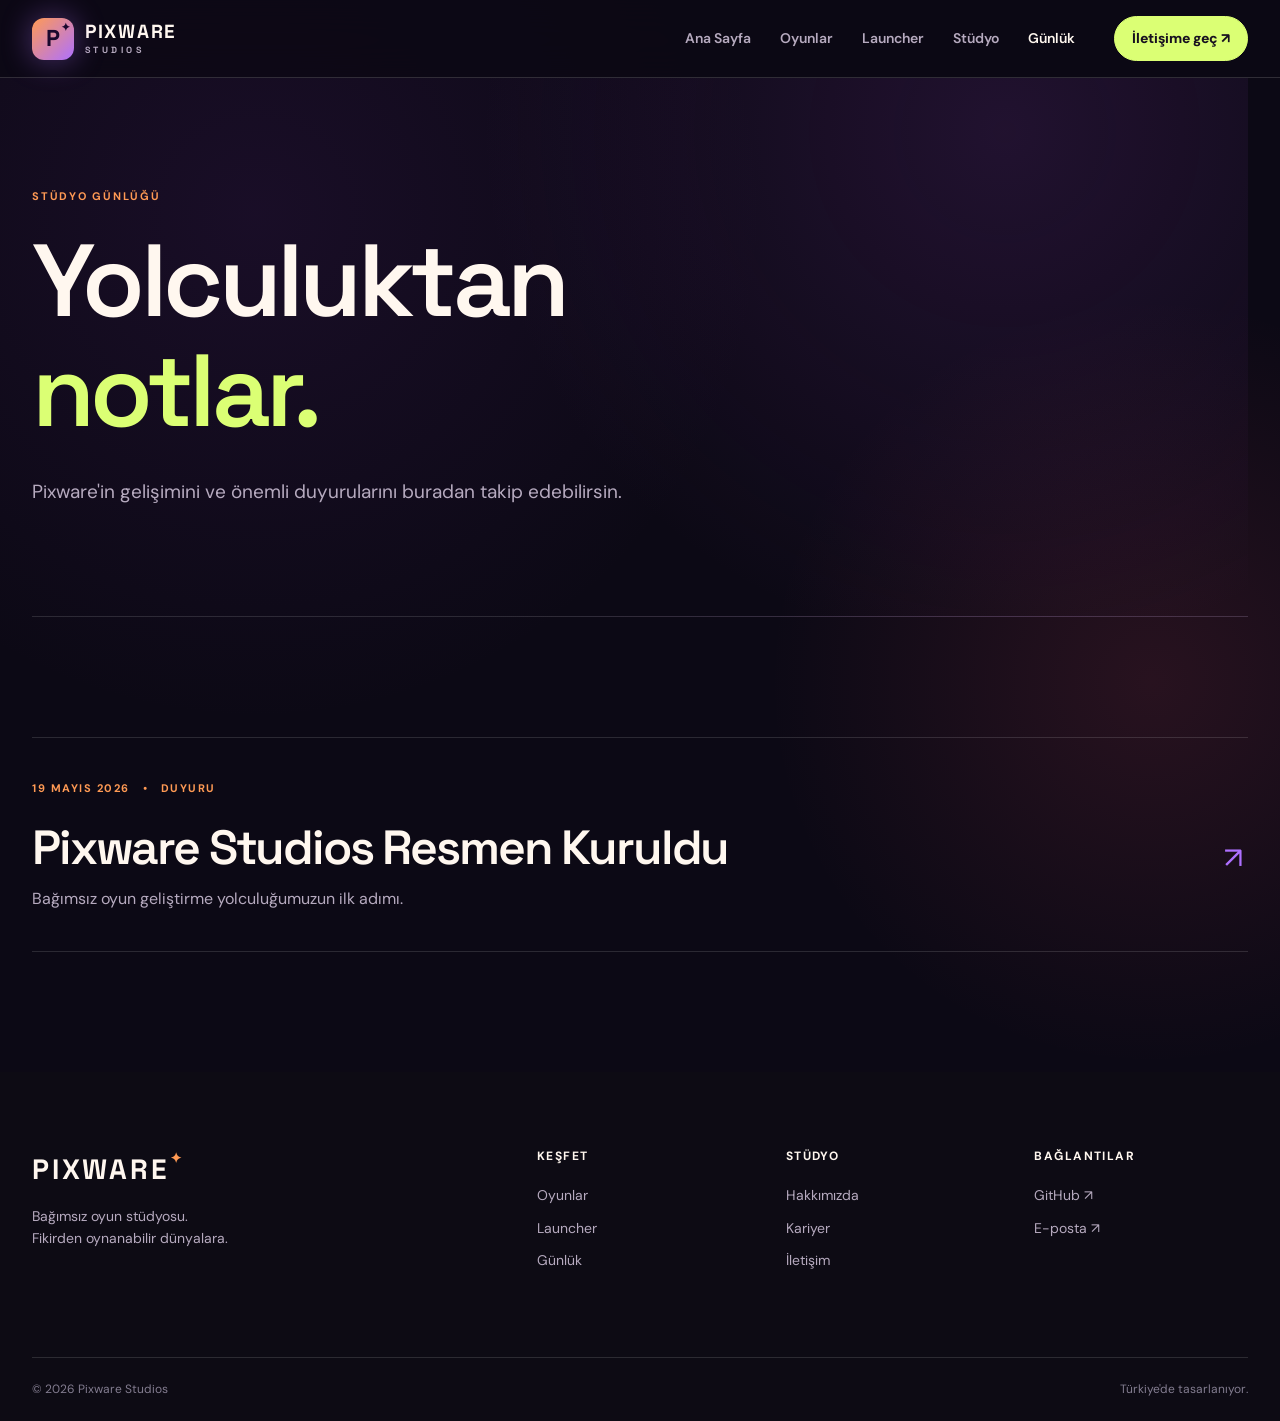
==== news/index.html @ bce118ea "Publish Pixware Studios website" ====
<!doctype html>
<html lang="tr">
<head>
  <meta charset="utf-8">
  <meta name="viewport" content="width=device-width, initial-scale=1">
  <meta name="theme-color" content="#100e1b">
  <meta name="description" content="Pixware Studios duyuruları ve geliştirme günlüğü.">
  <title>Stüdyo günlüğü · Pixware Studios</title>
  <link rel="icon" href="../assets/logo.png" type="image/png">
  <link rel="stylesheet" href="../css/experience.css">
  <link rel="stylesheet" href="../css/studio-live.css">
  <script src="../js/experience.js" defer></script>
</head>
<body>
  <a class="skip-link" href="#main">İçeriğe geç</a>
  <header class="site-header">
    <div class="shell header-inner">
      <a class="brand" href="../index.html" aria-label="Pixware Studios ana sayfa"><span class="brand-mark">P<span>✦</span></span><span class="brand-name">PIXWARE <small>STUDIOS</small></span></a>
      <button class="menu-button" type="button" aria-label="Menüyü aç" aria-expanded="false" aria-controls="primary-nav"><span></span><span></span><span></span></button>
      <nav id="primary-nav" class="primary-nav" aria-label="Ana menü">
        <a href="../index.html" >Ana Sayfa</a><a href="../games.html" >Oyunlar</a><a href="../launcher.html" >Launcher</a><a href="../about.html" >Stüdyo</a><a href="../news/index.html" aria-current="page">Günlük</a>
        <a class="nav-contact" href="../contact.html">İletişime geç <span aria-hidden="true">↗</span></a>
      </nav>
    </div>
  </header>
  <main id="main"><section class="page-hero shell"><p class="eyebrow">STÜDYO GÜNLÜĞÜ</p><h1>Yolculuktan<br><em>notlar.</em></h1><p>Pixware'in gelişimini ve önemli duyurularını buradan takip edebilirsin.</p></section><section class="section shell"><a class="journal-card" href="post.html?slug=st%C3%BCdyo-kurulus"><span class="journal-date">19 MAYIS 2026 <span>•</span> DUYURU</span><h2>Pixware Studios Resmen Kuruldu</h2><p>Bağımsız oyun geliştirme yolculuğumuzun ilk adımı.</p><span class="journal-arrow">↗</span></a></section></main>
  <footer class="site-footer"><div class="shell footer-main"><div><a class="footer-brand" href="../index.html">PIXWARE<span>✦</span></a><p>Bağımsız oyun stüdyosu.<br>Fikirden oynanabilir dünyalara.</p></div><div><strong>Keşfet</strong><a href="../games.html">Oyunlar</a><a href="../launcher.html">Launcher</a><a href="../news/index.html">Günlük</a></div><div><strong>Stüdyo</strong><a href="../about.html">Hakkımızda</a><a href="../careers.html">Kariyer</a><a href="../contact.html">İletişim</a></div><div><strong>Bağlantılar</strong><a href="https://github.com/EnesAkdogan/pixware-studios-site" target="_blank" rel="noopener noreferrer">GitHub ↗</a><a href="mailto:info@pixwarestudios.com">E-posta ↗</a></div></div><div class="shell footer-bottom"><span>© 2026 Pixware Studios</span><span>Türkiye'de tasarlanıyor.</span></div></footer>
</body></html>
---- css/experience.css ----
@import url('https://fonts.googleapis.com/css2?family=DM+Sans:wght@400;500;600;700&family=Space+Grotesk:wght@400;500;600;700&display=swap');
:root{--bg:#100e1b;--panel:#191627;--panel2:#221c31;--text:#f6f0ee;--muted:#aaa5b6;--line:#393245;--purple:#b79af7;--orange:#e9a578;--cream:#f2e8df}
*{box-sizing:border-box}html{scroll-behavior:smooth}body{margin:0;background:var(--bg);color:var(--text);font-family:'DM Sans',sans-serif;font-size:16px;line-height:1.6}a{color:inherit;text-decoration:none}button{font:inherit}h1,h2,h3,p,blockquote{margin-top:0}h1,h2,h3,blockquote{font-family:'Space Grotesk',sans-serif;line-height:1.08;letter-spacing:-.045em}h1{font-size:clamp(3.7rem,8vw,8rem);font-weight:600}h2{font-size:clamp(2.5rem,5vw,4.6rem);font-weight:600}em{font-style:normal;color:var(--purple)}p{color:var(--muted)}.shell{width:min(100% - 64px,1240px);margin-inline:auto}.skip-link{position:absolute;top:-100px;left:16px;z-index:100;background:var(--cream);color:var(--bg);padding:12px}.skip-link:focus{top:10px}:focus-visible{outline:2px solid var(--orange);outline-offset:4px}
.site-header{height:88px;border-bottom:1px solid var(--line);position:relative;z-index:20;background:rgba(16,14,27,.96)}.header-inner{height:100%;display:flex;align-items:center;justify-content:space-between;gap:32px}.brand{display:flex;align-items:center;gap:11px;white-space:nowrap}.brand-mark{display:grid;place-items:center;width:42px;height:42px;background:var(--purple);color:var(--bg);border-radius:12px;font-family:'Space Grotesk';font-weight:700;font-size:23px;position:relative}.brand-mark span{font-size:11px;position:absolute;right:4px;top:1px}.brand-name{font-family:'Space Grotesk';font-size:19px;font-weight:700;letter-spacing:.09em;line-height:1}.brand-name small{display:block;font-size:9px;letter-spacing:.38em;margin-top:5px;color:var(--muted)}.primary-nav{display:flex;align-items:center;gap:29px}.primary-nav>a{font-size:14px;font-weight:600;color:var(--muted);transition:color .2s}.primary-nav>a:hover,.primary-nav>a[aria-current]{color:var(--text)}.primary-nav .nav-contact{border:1px solid var(--line);color:var(--text);padding:10px 17px;border-radius:100px;margin-left:10px}.nav-contact span{color:var(--orange)}.menu-button{display:none}
.hero{display:grid;grid-template-columns:1.08fr .92fr;min-height:680px;align-items:center;gap:25px;padding-block:90px 110px}.hero-copy{position:relative;z-index:2}.eyebrow{color:var(--orange);font-weight:700;letter-spacing:.16em;font-size:11px;text-transform:uppercase}.live-dot{display:inline-block;width:8px;height:8px;background:var(--orange);border-radius:100%;box-shadow:0 0 16px var(--orange);margin-right:8px}.hero h1{margin:23px 0 27px;white-space:nowrap}.hero-lead{font-size:18px;max-width:560px;line-height:1.7}.actions{display:flex;flex-wrap:wrap;gap:15px;align-items:center;margin-top:30px}.button{display:inline-flex;align-items:center;justify-content:space-between;gap:26px;min-height:52px;border-radius:100px;padding:13px 23px;font-size:14px;font-weight:700;transition:transform .2s,background .2s}.button:hover{transform:translateY(-3px)}.button-primary{background:var(--purple);color:var(--bg)}.button-primary:hover{background:#d1bafc}.button-quiet{border:1px solid var(--line)}.button-light{background:var(--cream);color:var(--bg)}.hero-note{font-size:12px;margin-top:25px;color:#8f899d}.hero-art{position:relative;aspect-ratio:1;min-width:0;display:grid;place-items:center;background:radial-gradient(circle at center,#3a275d 0%,#261d3b 35%,transparent 67%)}.orbit{position:absolute;inset:9%;border:1px solid #70558e;border-radius:50%;transform:rotate(-25deg) scaleY(.66)}.orbit-two{inset:0%;border-color:#4e3b69;transform:rotate(38deg) scaleY(.66)}.hero-disc{width:55%;aspect-ratio:1;border-radius:50%;display:grid;place-items:center;background:radial-gradient(circle at 30% 28%,#e8c6ff 0%,#bca2f2 20%,#7659b2 55%,#30234b 85%);box-shadow:0 0 90px #a46ddb50,inset -22px -25px 35px #291c51;transform:rotate(-15deg)}.hero-disc span{font:700 clamp(4rem,12vw,10rem)/1 'Space Grotesk';letter-spacing:-.15em;color:#20122e70;transform:translateX(-.08em)}.art-caption{position:absolute;bottom:5%;left:5%;display:flex;flex-direction:column;line-height:1.5;letter-spacing:.2em;font-size:10px;color:#b6a6cc}.art-caption b{color:var(--orange)}.art-star{position:absolute;color:var(--orange)}.star-one{right:9%;top:18%;font-size:45px}.star-two{left:10%;top:22%;font-size:25px}
.status-strip{border-block:1px solid var(--line);background:#171321}.status-inner{display:flex;align-items:center;gap:25px;min-height:92px}.status-inner>span{font-size:11px;color:var(--orange);font-weight:700;letter-spacing:.18em}.status-inner strong{font-size:16px;font-weight:600}.status-inner a{margin-left:auto;font-size:13px;color:var(--purple);font-weight:700}.section{padding-block:120px}.section-heading{max-width:690px;margin-bottom:48px}.section-heading h2{margin:16px 0 23px}.section-heading p:last-child{max-width:610px}.section-heading.row{max-width:none;display:flex;align-items:end;justify-content:space-between;gap:20px}.section-heading.row h2{margin-bottom:0}.text-link{color:var(--purple);font-size:14px;font-weight:700;white-space:nowrap}.text-link:hover{text-decoration:underline}.feature-grid{display:grid;grid-template-columns:1fr 1fr;gap:18px}.feature-card{min-height:460px;padding:35px;display:flex;flex-direction:column;border:1px solid var(--line);border-radius:20px;position:relative;overflow:hidden;transition:transform .2s,border-color .2s}.feature-card:hover{transform:translateY(-5px);border-color:var(--purple)}.feature-purple{background:radial-gradient(circle at 80% 10%,#473269 0%,#21192f 45%,#191524 80%)}.feature-orange{background:radial-gradient(circle at 80% 10%,#67402e 0%,#2b1d26 45%,#191524 80%)}.feature-index{font-size:11px;color:var(--orange);font-weight:700;letter-spacing:.14em}.feature-icon{font-size:130px;align-self:end;line-height:1;margin:auto 30px 20px 0;color:#b79af780;text-shadow:0 0 50px #b79af780}.feature-orange .feature-icon{color:#e9a57899}.feature-card h3{font-size:29px;margin-bottom:10px}.feature-card p{font-size:14px;max-width:420px}.feature-link{margin-top:auto;font-size:14px;font-weight:700}.manifesto{background:#1b1728;padding-block:110px;border-block:1px solid var(--line)}.manifesto-inner{max-width:900px;text-align:center}.manifesto blockquote{font-size:clamp(3.4rem,7vw,7rem);margin:24px 0 25px}.manifesto-inner>p:not(.eyebrow){max-width:550px;margin-inline:auto}.manifesto .text-link{display:inline-block;margin-top:20px}.journal-card{display:block;position:relative;border-top:1px solid var(--line);border-bottom:1px solid var(--line);padding:36px 60px 40px 0;transition:padding .2s}.journal-card:hover{padding-left:16px}.journal-date{font-size:11px;font-weight:700;letter-spacing:.14em;color:var(--orange)}.journal-date span{margin-inline:8px}.journal-card h3,.journal-card h2{font-size:clamp(2rem,4vw,3rem);margin:22px 0 12px}.journal-card p{margin-bottom:0}.journal-arrow{position:absolute;right:5px;top:45%;font-size:30px;color:var(--purple)}.closing{background:var(--purple);padding-block:80px}.closing .eyebrow,.closing h2,.closing p{color:var(--bg)}.closing-inner{display:flex;justify-content:space-between;align-items:center;gap:30px}.closing h2{margin:13px 0}.closing p:last-child{margin-bottom:0}
.site-footer{padding-top:75px;background:#0d0b14}.footer-main{display:grid;grid-template-columns:2.2fr repeat(3,1fr);gap:35px;padding-bottom:85px}.footer-brand{font-family:'Space Grotesk';font-size:28px;font-weight:700;letter-spacing:.1em}.footer-brand span{color:var(--orange);font-size:14px;vertical-align:top}.footer-main p{font-size:14px;margin-top:13px}.footer-main>div:not(:first-child){display:flex;flex-direction:column;gap:10px}.footer-main strong{font-size:12px;letter-spacing:.12em;text-transform:uppercase;margin-bottom:8px}.footer-main a:not(.footer-brand){font-size:14px;color:var(--muted)}.footer-main a:hover{color:var(--text)}.footer-bottom{border-top:1px solid var(--line);padding-block:22px;display:flex;justify-content:space-between;color:#837d90;font-size:12px}
.page-hero{padding-block:110px 90px;border-bottom:1px solid var(--line)}.page-hero h1{margin:20px 0 30px}.page-hero>p:last-of-type{font-size:19px;max-width:720px}.page-hero .actions{margin-top:35px}.state-panel{border:1px solid var(--line);border-radius:22px;min-height:320px;padding:50px;display:grid;grid-template-columns:180px 1fr;gap:35px;align-items:center;background:radial-gradient(circle at 7% 5%,#402a5c,#1b1728 48%,#191524)}.state-symbol{font-size:135px;line-height:1;color:var(--purple)}.state-panel h2{font-size:clamp(2.3rem,4vw,3.8rem)}.state-panel p:not(.eyebrow){max-width:620px}.two-column{display:grid;grid-template-columns:1fr 1fr;gap:70px}.prose{font-size:18px}.team-row{display:flex;align-items:center;gap:25px;border-top:1px solid var(--line);padding-top:30px}.team-row h2{font-size:30px;margin:0}.team-row p{margin:5px 0 0}.team-row .text-link{margin-left:auto}.avatar{width:76px;height:76px;border-radius:18px;background:var(--purple);display:grid;place-items:center;color:var(--bg);font-family:'Space Grotesk';font-size:26px;font-weight:700}.contact-grid{display:grid;grid-template-columns:1fr 1fr;gap:18px}.contact-card{background:var(--panel);border:1px solid var(--line);border-radius:20px;padding:35px;min-height:260px;position:relative;overflow-wrap:anywhere}.contact-card:hover{border-color:var(--purple)}.contact-card h2{font-size:clamp(1.5rem,2.8vw,2.7rem);margin:20px 0}.contact-arrow{position:absolute;right:30px;bottom:25px;color:var(--purple);font-size:28px}.article{max-width:900px;padding-block:75px 130px}.article>.eyebrow{margin-top:80px}.article h1{font-size:clamp(3.3rem,7vw,6rem)}.article-body{max-width:720px;border-top:1px solid var(--line);padding-top:35px;font-size:19px}.article-body a{color:var(--purple);text-decoration:underline}
@media(max-width:900px){.primary-nav{gap:14px}.primary-nav>a{font-size:12px}.hero{min-height:580px}.hero-art{opacity:.75}.hero h1{font-size:clamp(3.5rem,8vw,6rem)}.footer-main{grid-template-columns:2fr 1fr 1fr}.footer-main>div:last-child{grid-column:2}}
@media(max-width:720px){.shell{width:min(100% - 36px,1240px)}.site-header{height:72px}.menu-button{display:flex;flex-direction:column;gap:5px;border:0;background:transparent;padding:12px;margin-right:-12px}.menu-button span{width:23px;height:2px;background:var(--text)}.primary-nav{display:none;position:absolute;top:72px;left:0;right:0;background:var(--bg);padding:20px 18px 28px;flex-direction:column;align-items:stretch;border-bottom:1px solid var(--line)}.primary-nav.open{display:flex}.primary-nav>a{font-size:16px;padding:8px}.primary-nav .nav-contact{margin:5px 0 0}.hero{display:flex;flex-direction:column;align-items:stretch;padding-block:70px 20px;min-height:0}.hero h1{font-size:clamp(3.5rem,13vw,5.8rem);white-space:normal}.hero-lead{font-size:16px}.hero-art{height:330px;max-width:430px;width:100%;align-self:center}.hero-disc span{font-size:80px}.status-inner{gap:8px;flex-wrap:wrap;padding-block:18px}.status-inner strong{width:100%;order:2}.status-inner a{order:3;margin:0}.section{padding-block:75px}.section-heading.row{align-items:start}.feature-grid,.contact-grid,.two-column{grid-template-columns:1fr}.feature-card{min-height:360px;padding:26px}.feature-icon{font-size:90px}.manifesto{padding-block:75px}.manifesto blockquote{font-size:clamp(3rem,11vw,5rem)}.closing-inner{align-items:start;flex-direction:column}.footer-main{grid-template-columns:1fr 1fr;gap:30px;padding-bottom:60px}.footer-main>div:first-child{grid-column:1/-1}.footer-main>div:last-child{grid-column:auto}.page-hero{padding-block:75px 65px}.page-hero h1{font-size:clamp(3.6rem,12vw,6rem)}.state-panel{grid-template-columns:1fr;padding:30px;gap:0}.state-symbol{font-size:80px}.team-row{flex-wrap:wrap}.team-row .text-link{margin:0;width:100%}}
@media(max-width:420px){.brand-name{font-size:16px}.hero h1{font-size:3.4rem}.actions{align-items:stretch}.actions .button{width:100%}.footer-main{grid-template-columns:1fr 1fr}.footer-bottom{gap:10px;flex-wrap:wrap}}
@media(prefers-reduced-motion:reduce){*,*:before,*:after{scroll-behavior:auto!important;animation-duration:.01ms!important;transition-duration:.01ms!important}}
---- css/studio-live.css ----
:root{--bg:#0c0915;--panel:#171023;--text:#fff7ef;--muted:#b6aabf;--purple:#ae70ff;--orange:#ff9a54;--lime:#dbff74;--line:#ffffff21}
body{background:var(--bg);background-image:radial-gradient(circle at 20% 15%,#5c25812b,transparent 32%),radial-gradient(circle at 90% 48%,#e9516520,transparent 28%);overflow-x:hidden}
::selection{background:var(--lime);color:#15101a}
.site-header{height:78px;background:#0c0915d9;backdrop-filter:blur(18px);border-color:#ffffff26}
.primary-nav .nav-contact{background:var(--lime);color:#17101f;border-color:var(--lime);font-weight:800}.primary-nav .nav-contact span{color:#17101f}
.brand-mark{background:linear-gradient(135deg,var(--orange),var(--purple));color:#1a082d;box-shadow:0 0 30px #af70ff66}
.studio-hero{position:relative;min-height:min(780px,calc(100svh - 78px));display:grid;align-items:center;isolation:isolate;overflow:hidden;background:radial-gradient(ellipse at 78% 38%,#65317e 0%,#21102f 39%,#0c0915 72%)}
.hero-backdrop{position:absolute;inset:0;z-index:-2;background:linear-gradient(90deg,#0c0915 10%,#0c0915ad 50%,#0c0915aa),url('../assets/games/starcatcher.png') center/cover;opacity:.36;filter:saturate(1.5)}
.hero-grid{position:absolute;inset:0;z-index:-1;background-image:linear-gradient(#ffffff0d 1px,transparent 1px),linear-gradient(90deg,#ffffff0d 1px,transparent 1px);background-size:60px 60px;mask-image:linear-gradient(90deg,transparent,#000 60%)}
.studio-hero-inner{display:grid;grid-template-columns:1.12fr .88fr;align-items:center;gap:6%;padding-block:90px 110px}
.studio-hero-copy{position:relative;z-index:2;animation:slide-up .7s both}
.studio-hero h1{font-size:clamp(4.4rem,8.5vw,9.5rem);line-height:.88;letter-spacing:-.085em;margin:30px 0;color:#fff8f3;font-weight:700;text-shadow:0 12px 45px #0008}
.studio-hero h1 em{color:var(--lime)}.studio-hero h1 .period{color:var(--orange)}
.studio-hero-copy>p:not(.eyebrow){font-size:clamp(1rem,1.55vw,1.25rem);color:#e5d9e6;max-width:590px;line-height:1.65}
.studio-hero .button-primary,.spotlight .button-primary{background:var(--lime);color:#21102a}.studio-hero .button-primary:hover,.spotlight .button-primary:hover{background:#ebffa9}
.button-outline{border:1px solid #ffffff68;color:#fff;background:#ffffff10}.button-outline:hover{background:#ffffff27}
.hero-game{position:relative;aspect-ratio:4/4.2;min-width:0;transform:rotate(3deg);box-shadow:28px 34px 0 #ff9a5430,0 40px 100px #000a;border:1px solid #ffffff5a;animation:float-card 7s ease-in-out infinite}
.hero-game>img{width:100%;height:100%;object-fit:cover;image-rendering:pixelated;filter:saturate(1.1)}
.hero-game-badge{position:absolute;left:0;right:0;bottom:0;display:flex;align-items:center;gap:18px;padding:19px 22px;background:linear-gradient(90deg,#170d23f2,#170d23bf);backdrop-filter:blur(12px)}
.hero-game-badge span{display:block;font-size:10px;letter-spacing:.15em;color:var(--orange);font-weight:800}.hero-game-badge strong{font:700 24px 'Space Grotesk';margin-left:auto}.hero-game-badge a{width:38px;height:38px;border-radius:50%;display:grid;place-items:center;background:var(--lime);color:#160c21;font-weight:800}
.hero-scroll{position:absolute;bottom:25px;left:50%;transform:translateX(-50%);font-size:10px;letter-spacing:.2em;font-weight:800;color:#e2cfed}.hero-scroll span{display:inline-block;margin-left:12px;animation:bob 1.7s ease-in-out infinite}
.studio-ticker{overflow:hidden;background:var(--orange);color:#231222;transform:rotate(-1.2deg) scale(1.02);position:relative;z-index:3}.ticker-track{white-space:nowrap;width:max-content;animation:marquee 25s linear infinite}.ticker-track span{font:700 18px/3 'Space Grotesk';letter-spacing:.12em}
.section-heading h2,.studio-story h2{font-weight:700}.section-heading .eyebrow,.story-overline{color:var(--orange)}
.game-grid{display:grid;grid-template-columns:repeat(3,minmax(0,1fr));gap:23px}.game-tile{display:flex;flex-direction:column;min-width:0;border:1px solid var(--line);background:#181123;border-radius:17px;overflow:hidden;padding-bottom:25px;transition:transform .3s,border-color .3s,box-shadow .3s}.game-tile:hover{transform:translateY(-8px);border-color:#cc98ff;box-shadow:0 25px 70px #0008,0 0 35px #ae70ff32}.game-image{position:relative;display:block;aspect-ratio:1.25;overflow:hidden;background:#2b2138}.game-image img{width:100%;height:100%;object-fit:cover;image-rendering:auto;transition:transform .6s,filter .6s}.game-tile:hover .game-image img{transform:scale(1.06);filter:saturate(1.25)}.game-play{position:absolute;right:14px;bottom:14px;width:43px;height:43px;display:grid;place-items:center;border-radius:50%;background:var(--lime);color:#1b1025;font-size:22px;box-shadow:0 8px 25px #0007;transition:transform .3s}.game-tile:hover .game-play{transform:rotate(45deg)}.game-meta{display:block;padding:22px 22px 0;color:var(--orange);font-size:10px;font-weight:800;letter-spacing:.13em}.game-meta span{margin-inline:5px;color:#8f839d}.game-tile strong{font:700 clamp(1.35rem,2vw,2rem)/1.1 'Space Grotesk';letter-spacing:-.04em;padding:12px 22px 0}.game-description{padding:12px 22px 0;color:var(--muted);font-size:13px;line-height:1.55;min-height:70px}.game-cta{margin:auto 22px 0;padding-top:19px;border-top:1px solid var(--line);font-size:12px;font-weight:800;color:var(--lime);display:flex;justify-content:space-between}
.spotlight{background:#20132f;border-block:1px solid #ffffff28;padding-block:105px;position:relative;overflow:hidden}.spotlight:before{content:'';position:absolute;inset:-30% -10% auto auto;width:700px;height:700px;background:radial-gradient(circle,#e968722b,transparent 66%);pointer-events:none}.spotlight-grid{display:grid;grid-template-columns:1fr 1fr;gap:8%;align-items:center}.spotlight-art{position:relative;background:#dbbca5;border:12px solid #ffffff15;box-shadow:0 30px 70px #0008;transform:rotate(-2deg);aspect-ratio:1.1}.spotlight-art img{width:100%;height:100%;object-fit:cover}.spotlight-corner{position:absolute;bottom:12px;left:15px;background:#1c1125;color:#fff;padding:7px 12px;font-size:10px;letter-spacing:.15em;font-weight:800}.spotlight-copy h2{font-size:clamp(3rem,5.4vw,6rem)}.spotlight-copy h2 em{color:var(--lime)}.spotlight-copy>p:not(.eyebrow){font-size:18px}.spotlight-meta{display:flex;flex-wrap:wrap;gap:10px;margin:28px 0}.spotlight-meta span{border:1px solid #ffffff4d;padding:6px 10px;border-radius:4px;font-size:10px;font-weight:800;letter-spacing:.1em}
.studio-story{border-bottom:1px solid var(--line)}.story-grid{display:grid;grid-template-columns:1fr 1fr;gap:10%;align-items:center}.story-grid h2{font-size:clamp(3.4rem,6vw,6.5rem);margin-bottom:0}.story-grid p{font-size:20px;line-height:1.6}.story-grid .text-link{color:var(--lime)}
.closing{background:linear-gradient(120deg,#a262ed,#ff9b64);color:#1d1029}.closing .eyebrow,.closing h2,.closing p{color:#1d1029}.closing h2{font-size:clamp(3.2rem,6vw,6rem);letter-spacing:-.07em}.closing .button-light{background:#1d1029;color:#fff}
.catalog-hero{min-height:500px;display:flex;align-items:center;background:radial-gradient(circle at 80% 25%,#6e347c 0%,#281535 38%,#0c0915 75%);position:relative;overflow:hidden}.catalog-hero:after{content:'PIXWARE';position:absolute;right:-3%;bottom:-18%;font:700 clamp(9rem,24vw,25rem) 'Space Grotesk';letter-spacing:-.1em;color:#ffffff08;pointer-events:none}.catalog-hero .shell{position:relative;z-index:1;padding-block:90px}.catalog-hero h1{font-size:clamp(4rem,8vw,8rem);line-height:.93;margin:22px 0}.catalog-hero h1 em{color:var(--lime)}.catalog-hero p:not(.eyebrow){font-size:19px;max-width:670px}.catalog-hero .text-link{color:var(--orange)}.catalog-top{display:flex;justify-content:space-between;align-items:center;margin-bottom:22px}.catalog-top span{color:var(--muted);font-size:11px;font-weight:800;letter-spacing:.13em}
.page-hero{background:radial-gradient(circle at 80% 10%,#5b287744,transparent 48%)}.page-hero h1 em,.article h1 em{color:var(--lime)}.state-panel{background:linear-gradient(135deg,#281835,#1b1328)}.state-symbol{color:var(--orange)}.text-link{color:var(--lime)}.contact-card:hover{border-color:var(--lime)}
.reveal{opacity:0;translate:0 24px;transition:opacity .65s ease,translate .65s ease}.reveal.is-visible{opacity:1;translate:0 0}
@keyframes float-card{0%,100%{transform:translateY(0) rotate(3deg)}50%{transform:translateY(-14px) rotate(1deg)}}@keyframes slide-up{from{opacity:0;transform:translateY(30px)}to{opacity:1;transform:translateY(0)}}@keyframes marquee{to{transform:translateX(-50%)}}@keyframes bob{50%{transform:translateY(7px)}}
@media(max-width:1000px){.studio-hero-inner{grid-template-columns:1fr 1fr;gap:4%}.studio-hero h1{font-size:clamp(4rem,8vw,7rem)}.game-grid{gap:15px}}
@media(max-width:720px){.site-header{height:72px}.studio-hero{min-height:auto}.studio-hero-inner{grid-template-columns:1fr;padding-block:70px 80px}.studio-hero h1{font-size:clamp(4rem,13vw,7rem)}.hero-game{max-width:420px;width:80%;margin:50px auto 0;aspect-ratio:1.2}.hero-scroll{display:none}.game-grid{grid-template-columns:repeat(2,minmax(0,1fr))}.spotlight-grid,.story-grid{grid-template-columns:1fr}.spotlight{padding-block:70px}.spotlight-art{max-width:500px}.spotlight-copy{padding-top:20px}.catalog-hero{min-height:400px}.catalog-hero h1{font-size:clamp(3.5rem,10vw,6rem)}}
@media(max-width:520px){.game-grid{grid-template-columns:1fr}.hero-game{width:90%}.studio-hero h1{font-size:clamp(3.6rem,15vw,5.5rem)}.studio-hero-copy>p:not(.eyebrow){font-size:16px}.game-image{aspect-ratio:1.45}.game-description{min-height:0}.spotlight-copy h2{font-size:3.4rem}.catalog-hero h1{font-size:3.5rem}}
.reveal{opacity:1;translate:none}.has-js .reveal{opacity:0;translate:0 24px}.has-js .reveal.is-visible{opacity:1;translate:none}
@media(prefers-reduced-motion:reduce){.hero-game,.studio-hero-copy,.ticker-track,.hero-scroll span{animation:none!important}.reveal,.has-js .reveal{opacity:1;translate:none;transition:none}}
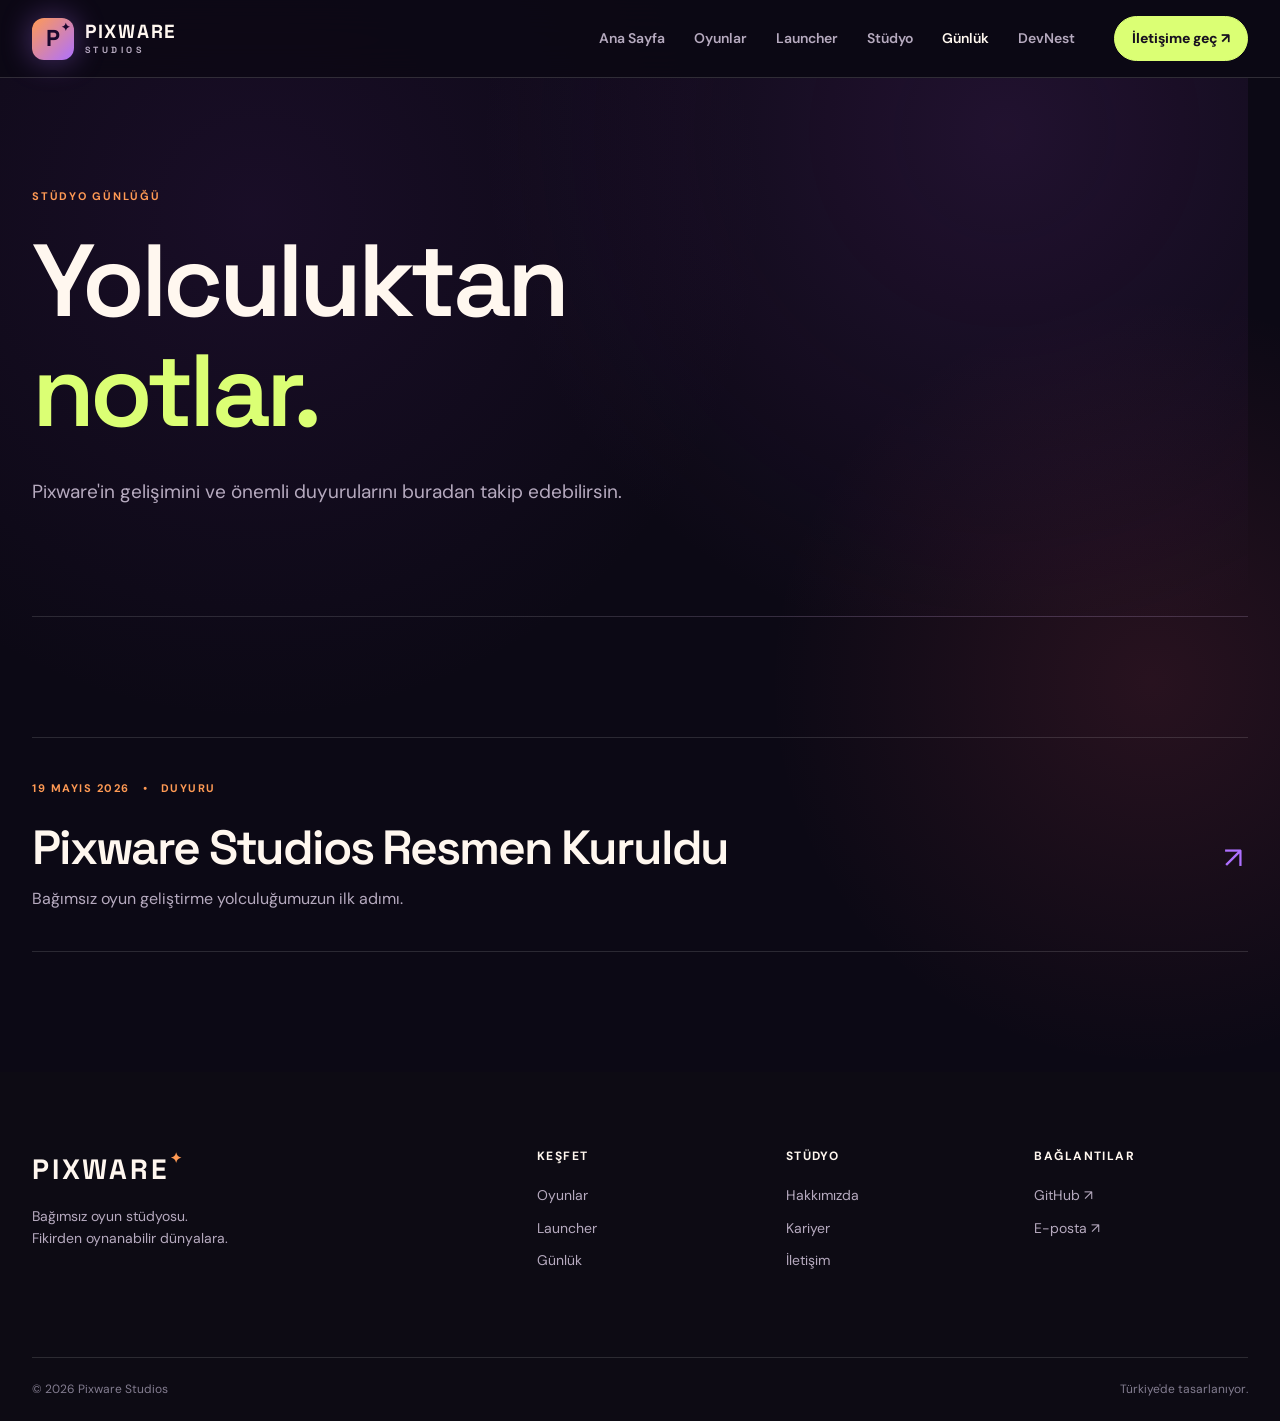
==== commit 5f71c721: "Add DevNest to the main navigation" ====
--- a/news/index.html
+++ b/news/index.html
@@ -19,6 +19,7 @@
       <button class="menu-button" type="button" aria-label="Menüyü aç" aria-expanded="false" aria-controls="primary-nav"><span></span><span></span><span></span></button>
       <nav id="primary-nav" class="primary-nav" aria-label="Ana menü">
         <a href="../index.html" >Ana Sayfa</a><a href="../games.html" >Oyunlar</a><a href="../launcher.html" >Launcher</a><a href="../about.html" >Stüdyo</a><a href="../news/index.html" aria-current="page">Günlük</a>
+        <a href="https://devnest.pixwarestudios.com/">DevNest</a>
         <a class="nav-contact" href="../contact.html">İletişime geç <span aria-hidden="true">↗</span></a>
       </nav>
     </div>
--- a/css/experience.css
+++ b/css/experience.css
@@ -10,3 +10,4 @@
 @media(max-width:720px){.shell{width:min(100% - 36px,1240px)}.site-header{height:72px}.menu-button{display:flex;flex-direction:column;gap:5px;border:0;background:transparent;padding:12px;margin-right:-12px}.menu-button span{width:23px;height:2px;background:var(--text)}.primary-nav{display:none;position:absolute;top:72px;left:0;right:0;background:var(--bg);padding:20px 18px 28px;flex-direction:column;align-items:stretch;border-bottom:1px solid var(--line)}.primary-nav.open{display:flex}.primary-nav>a{font-size:16px;padding:8px}.primary-nav .nav-contact{margin:5px 0 0}.hero{display:flex;flex-direction:column;align-items:stretch;padding-block:70px 20px;min-height:0}.hero h1{font-size:clamp(3.5rem,13vw,5.8rem);white-space:normal}.hero-lead{font-size:16px}.hero-art{height:330px;max-width:430px;width:100%;align-self:center}.hero-disc span{font-size:80px}.status-inner{gap:8px;flex-wrap:wrap;padding-block:18px}.status-inner strong{width:100%;order:2}.status-inner a{order:3;margin:0}.section{padding-block:75px}.section-heading.row{align-items:start}.feature-grid,.contact-grid,.two-column{grid-template-columns:1fr}.feature-card{min-height:360px;padding:26px}.feature-icon{font-size:90px}.manifesto{padding-block:75px}.manifesto blockquote{font-size:clamp(3rem,11vw,5rem)}.closing-inner{align-items:start;flex-direction:column}.footer-main{grid-template-columns:1fr 1fr;gap:30px;padding-bottom:60px}.footer-main>div:first-child{grid-column:1/-1}.footer-main>div:last-child{grid-column:auto}.page-hero{padding-block:75px 65px}.page-hero h1{font-size:clamp(3.6rem,12vw,6rem)}.state-panel{grid-template-columns:1fr;padding:30px;gap:0}.state-symbol{font-size:80px}.team-row{flex-wrap:wrap}.team-row .text-link{margin:0;width:100%}}
 @media(max-width:420px){.brand-name{font-size:16px}.hero h1{font-size:3.4rem}.actions{align-items:stretch}.actions .button{width:100%}.footer-main{grid-template-columns:1fr 1fr}.footer-bottom{gap:10px;flex-wrap:wrap}}
 @media(prefers-reduced-motion:reduce){*,*:before,*:after{scroll-behavior:auto!important;animation-duration:.01ms!important;transition-duration:.01ms!important}}
+@media(min-width:721px) and (max-width:900px){.header-inner{gap:20px}.primary-nav{gap:16px}.primary-nav .nav-contact{margin-left:0}}
--- a/css/studio-live.css
+++ b/css/studio-live.css
@@ -4,13 +4,16 @@
 .site-header{height:78px;background:#0c0915d9;backdrop-filter:blur(18px);border-color:#ffffff26}
 .primary-nav .nav-contact{background:var(--lime);color:#17101f;border-color:var(--lime);font-weight:800}.primary-nav .nav-contact span{color:#17101f}
 .brand-mark{background:linear-gradient(135deg,var(--orange),var(--purple));color:#1a082d;box-shadow:0 0 30px #af70ff66}
-.studio-hero{position:relative;min-height:min(780px,calc(100svh - 78px));display:grid;align-items:center;isolation:isolate;overflow:hidden;background:radial-gradient(ellipse at 78% 38%,#65317e 0%,#21102f 39%,#0c0915 72%)}
-.hero-backdrop{position:absolute;inset:0;z-index:-2;background:linear-gradient(90deg,#0c0915 10%,#0c0915ad 50%,#0c0915aa),url('../assets/games/starcatcher.png') center/cover;opacity:.36;filter:saturate(1.5)}
+.studio-hero{position:relative;min-height:min(780px,calc(100svh - 78px));display:grid;align-items:center;isolation:isolate;overflow:hidden;background:radial-gradient(ellipse at 78% 42%,#4a1424 0%,#1d101c 41%,#0c0915 76%)}
+.hero-backdrop{position:absolute;inset:0;z-index:-2;background:radial-gradient(ellipse at 77% 48%,#ba27401c,transparent 35%),linear-gradient(128deg,transparent 46%,#ff73620b 46.2%,transparent 47%),linear-gradient(90deg,#0c0915 8%,#0c0915a8 52%,#0c091566);opacity:.9}
 .hero-grid{position:absolute;inset:0;z-index:-1;background-image:linear-gradient(#ffffff0d 1px,transparent 1px),linear-gradient(90deg,#ffffff0d 1px,transparent 1px);background-size:60px 60px;mask-image:linear-gradient(90deg,transparent,#000 60%)}
 .studio-hero-inner{display:grid;grid-template-columns:1.12fr .88fr;align-items:center;gap:6%;padding-block:90px 110px}
 .studio-hero-copy{position:relative;z-index:2;animation:slide-up .7s both}
 .studio-hero h1{font-size:clamp(4.4rem,8.5vw,9.5rem);line-height:.88;letter-spacing:-.085em;margin:30px 0;color:#fff8f3;font-weight:700;text-shadow:0 12px 45px #0008}
 .studio-hero h1 em{color:var(--lime)}.studio-hero h1 .period{color:var(--orange)}
+.studio-hero h1.lie-title{font-size:clamp(6rem,14vw,13rem);line-height:.72;letter-spacing:-.1em;margin-block:35px}.studio-hero h1.lie-title em{color:var(--orange)}
+.lie-art{position:relative;aspect-ratio:4/4.2;min-width:0;overflow:hidden;display:flex;flex-direction:column;justify-content:center;align-items:center;transform:rotate(3deg);border:1px solid #ffffff55;box-shadow:28px 34px 0 #ff9a5430,0 40px 100px #000a;background:radial-gradient(ellipse at 50% 42%,#9d253b 0,#3b1027 34%,#100b19 75%);animation:lie-float 7s ease-in-out infinite}.lie-art:before,.lie-art:after{content:'';position:absolute;inset:8%;border:1px solid #ff9a5438;transform:rotate(45deg) scale(.72)}.lie-art:after{inset:15%;transform:rotate(0);border-color:#ffffff18}.lie-art-noise{position:absolute;inset:0;opacity:.18;background:repeating-linear-gradient(0deg,transparent 0 3px,#fff 4px,transparent 5px);mix-blend-mode:overlay}.lie-logo{position:relative;z-index:1;width:min(86%,540px);height:auto;filter:drop-shadow(0 12px 35px #ff274966)}.lie-art-caption{z-index:1;margin-top:28px;text-align:center;font-size:10px;line-height:1.7;letter-spacing:.28em;color:#ffb9ac}.lie-art-stamp{position:absolute;bottom:20px;right:20px;text-align:right;font-size:9px;line-height:1.7;letter-spacing:.14em;color:#ddc3d5}
+.lie-tester{padding-block:90px;background:linear-gradient(115deg,#281535,#171020 62%,#301625);border-block:1px solid #ffffff28}.lie-tester-inner{display:flex;justify-content:space-between;align-items:center;gap:40px}.lie-tester h2{font-size:clamp(3.4rem,6vw,6.3rem);line-height:.95;letter-spacing:-.07em;margin:15px 0}.lie-tester h2 em{color:var(--lime)}.lie-tester p:not(.eyebrow){max-width:620px;color:#d8ccdc;font-size:17px;line-height:1.65}.lie-tester .button-primary{background:var(--lime);color:#21102a;white-space:nowrap}
 .studio-hero-copy>p:not(.eyebrow){font-size:clamp(1rem,1.55vw,1.25rem);color:#e5d9e6;max-width:590px;line-height:1.65}
 .studio-hero .button-primary,.spotlight .button-primary{background:var(--lime);color:#21102a}.studio-hero .button-primary:hover,.spotlight .button-primary:hover{background:#ebffa9}
 .button-outline{border:1px solid #ffffff68;color:#fff;background:#ffffff10}.button-outline:hover{background:#ffffff27}
@@ -28,9 +31,9 @@
 .catalog-hero{min-height:500px;display:flex;align-items:center;background:radial-gradient(circle at 80% 25%,#6e347c 0%,#281535 38%,#0c0915 75%);position:relative;overflow:hidden}.catalog-hero:after{content:'PIXWARE';position:absolute;right:-3%;bottom:-18%;font:700 clamp(9rem,24vw,25rem) 'Space Grotesk';letter-spacing:-.1em;color:#ffffff08;pointer-events:none}.catalog-hero .shell{position:relative;z-index:1;padding-block:90px}.catalog-hero h1{font-size:clamp(4rem,8vw,8rem);line-height:.93;margin:22px 0}.catalog-hero h1 em{color:var(--lime)}.catalog-hero p:not(.eyebrow){font-size:19px;max-width:670px}.catalog-hero .text-link{color:var(--orange)}.catalog-top{display:flex;justify-content:space-between;align-items:center;margin-bottom:22px}.catalog-top span{color:var(--muted);font-size:11px;font-weight:800;letter-spacing:.13em}
 .page-hero{background:radial-gradient(circle at 80% 10%,#5b287744,transparent 48%)}.page-hero h1 em,.article h1 em{color:var(--lime)}.state-panel{background:linear-gradient(135deg,#281835,#1b1328)}.state-symbol{color:var(--orange)}.text-link{color:var(--lime)}.contact-card:hover{border-color:var(--lime)}
 .reveal{opacity:0;translate:0 24px;transition:opacity .65s ease,translate .65s ease}.reveal.is-visible{opacity:1;translate:0 0}
-@keyframes float-card{0%,100%{transform:translateY(0) rotate(3deg)}50%{transform:translateY(-14px) rotate(1deg)}}@keyframes slide-up{from{opacity:0;transform:translateY(30px)}to{opacity:1;transform:translateY(0)}}@keyframes marquee{to{transform:translateX(-50%)}}@keyframes bob{50%{transform:translateY(7px)}}
+@keyframes float-card{0%,100%{transform:translateY(0) rotate(3deg)}50%{transform:translateY(-14px) rotate(1deg)}}@keyframes lie-float{0%,100%{transform:translateY(0) rotate(3deg)}50%{transform:translateY(-10px) rotate(3deg)}}@keyframes slide-up{from{opacity:0;transform:translateY(30px)}to{opacity:1;transform:translateY(0)}}@keyframes marquee{to{transform:translateX(-50%)}}@keyframes bob{50%{transform:translateY(7px)}}
 @media(max-width:1000px){.studio-hero-inner{grid-template-columns:1fr 1fr;gap:4%}.studio-hero h1{font-size:clamp(4rem,8vw,7rem)}.game-grid{gap:15px}}
-@media(max-width:720px){.site-header{height:72px}.studio-hero{min-height:auto}.studio-hero-inner{grid-template-columns:1fr;padding-block:70px 80px}.studio-hero h1{font-size:clamp(4rem,13vw,7rem)}.hero-game{max-width:420px;width:80%;margin:50px auto 0;aspect-ratio:1.2}.hero-scroll{display:none}.game-grid{grid-template-columns:repeat(2,minmax(0,1fr))}.spotlight-grid,.story-grid{grid-template-columns:1fr}.spotlight{padding-block:70px}.spotlight-art{max-width:500px}.spotlight-copy{padding-top:20px}.catalog-hero{min-height:400px}.catalog-hero h1{font-size:clamp(3.5rem,10vw,6rem)}}
+@media(max-width:720px){.site-header{height:72px}.studio-hero{min-height:auto}.studio-hero-inner{grid-template-columns:1fr;padding-block:70px 80px}.studio-hero h1{font-size:clamp(4rem,13vw,7rem)}.studio-hero h1.lie-title{font-size:clamp(7rem,25vw,11rem)}.lie-art{max-width:420px;width:80%;margin:50px auto 0;aspect-ratio:1.2}.lie-tester-inner{align-items:flex-start;flex-direction:column;gap:20px}.hero-scroll{display:none}.game-grid{grid-template-columns:repeat(2,minmax(0,1fr))}.spotlight-grid,.story-grid{grid-template-columns:1fr}.spotlight{padding-block:70px}.spotlight-art{max-width:500px}.spotlight-copy{padding-top:20px}.catalog-hero{min-height:400px}.catalog-hero h1{font-size:clamp(3.5rem,10vw,6rem)}}
 @media(max-width:520px){.game-grid{grid-template-columns:1fr}.hero-game{width:90%}.studio-hero h1{font-size:clamp(3.6rem,15vw,5.5rem)}.studio-hero-copy>p:not(.eyebrow){font-size:16px}.game-image{aspect-ratio:1.45}.game-description{min-height:0}.spotlight-copy h2{font-size:3.4rem}.catalog-hero h1{font-size:3.5rem}}
 .reveal{opacity:1;translate:none}.has-js .reveal{opacity:0;translate:0 24px}.has-js .reveal.is-visible{opacity:1;translate:none}
 @media(prefers-reduced-motion:reduce){.hero-game,.studio-hero-copy,.ticker-track,.hero-scroll span{animation:none!important}.reveal,.has-js .reveal{opacity:1;translate:none;transition:none}}
